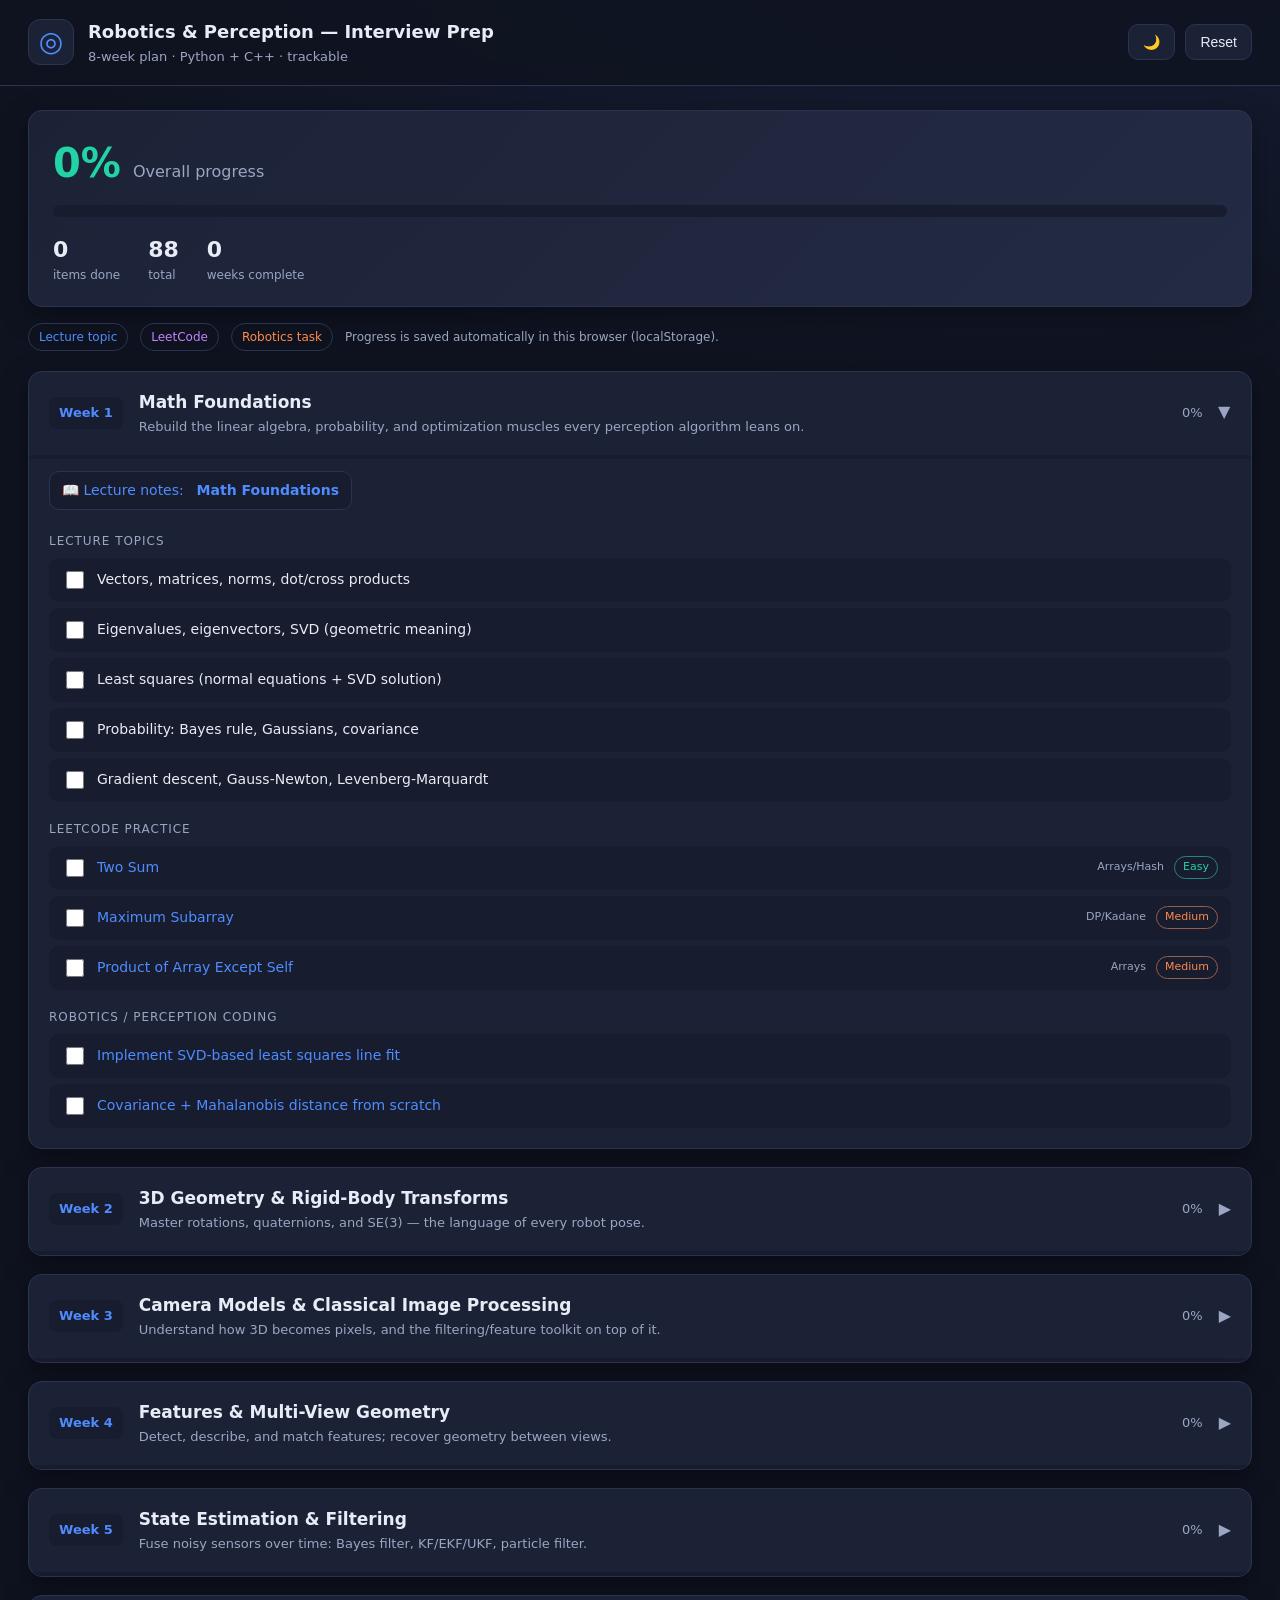
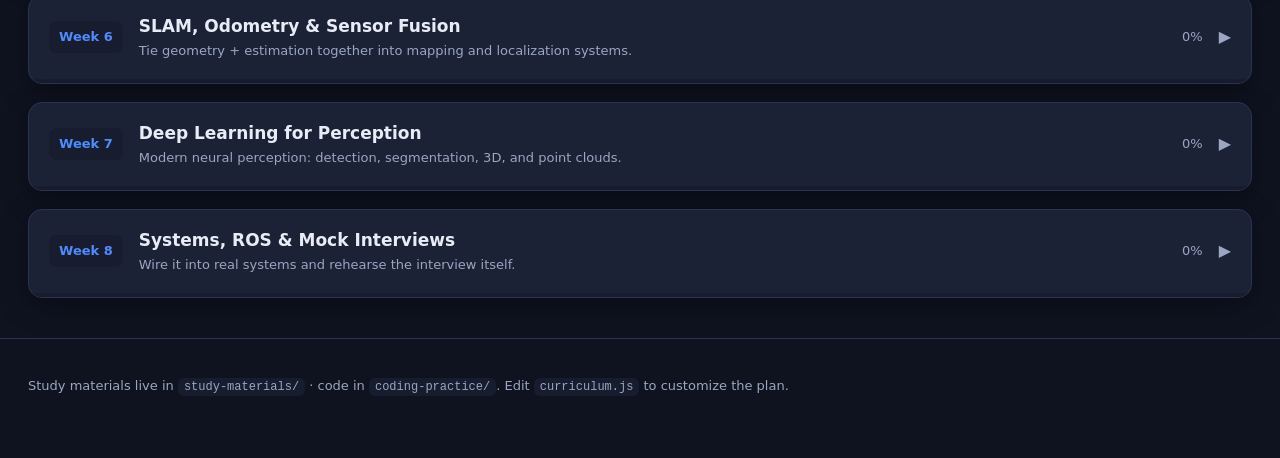
==== robotics-perception-prep/index.html @ c2eb4c22 "Add study materials for SLAM, Deep Learning for Perception, and Systems/ROS interview prep - Created" ====
<!DOCTYPE html>
<html lang="en">
<head>
  <meta charset="UTF-8" />
  <meta name="viewport" content="width=device-width, initial-scale=1.0" />
  <title>Robotics & Perception — Interview Prep Tracker</title>
  <link rel="stylesheet" href="style.css" />
  <link rel="preconnect" href="https://fonts.googleapis.com" />
</head>
<body>
  <header class="topbar">
    <div class="brand">
      <span class="logo">◎</span>
      <div>
        <h1>Robotics &amp; Perception — Interview Prep</h1>
        <p class="subtitle">8-week plan · Python + C++ · trackable</p>
      </div>
    </div>
    <div class="header-actions">
      <button id="theme-btn" class="ghost-btn" title="Toggle theme">🌙</button>
      <button id="reset-btn" class="ghost-btn danger" title="Reset all progress">Reset</button>
    </div>
  </header>

  <section class="dashboard">
    <div class="overall-card">
      <div class="overall-text">
        <span class="big-pct" id="overall-pct">0%</span>
        <span class="overall-label">Overall progress</span>
      </div>
      <div class="progress-track big"><div class="progress-fill" id="overall-fill"></div></div>
      <div class="stat-row">
        <div class="stat"><span id="done-count">0</span><label>items done</label></div>
        <div class="stat"><span id="total-count">0</span><label>total</label></div>
        <div class="stat"><span id="streak">0</span><label>weeks complete</label></div>
      </div>
    </div>
    <div class="legend">
      <span class="chip topic">Lecture topic</span>
      <span class="chip lc">LeetCode</span>
      <span class="chip rob">Robotics task</span>
      <span class="hint">Progress is saved automatically in this browser (localStorage).</span>
    </div>
  </section>

  <main id="weeks"></main>

  <footer>
    <p>Study materials live in <code>study-materials/</code> · code in <code>coding-practice/</code>.
       Edit <code>curriculum.js</code> to customize the plan.</p>
  </footer>

  <script src="curriculum.js"></script>
  <script src="app.js"></script>
</body>
</html>
---- robotics-perception-prep/style.css ----
:root {
  --bg: #0f1320;
  --bg-soft: #171c2e;
  --card: #1c2236;
  --card-2: #232b44;
  --text: #e8ecf6;
  --muted: #9aa6c2;
  --accent: #4f8cff;
  --accent-2: #22d3a6;
  --rob: #ff8a4c;
  --lc: #c084fc;
  --topic: #4f8cff;
  --danger: #ff5d6c;
  --border: #2b3350;
  --shadow: 0 8px 28px rgba(0,0,0,.35);
  --radius: 14px;
}
[data-theme="light"] {
  --bg: #f3f5fb; --bg-soft: #e9edf7; --card: #ffffff; --card-2: #f4f6fc;
  --text: #1a2238; --muted: #5b6786; --border: #dce2f0;
  --shadow: 0 8px 24px rgba(40,60,120,.10);
}
* { box-sizing: border-box; }
body {
  margin: 0; background: radial-gradient(1200px 600px at 80% -10%, rgba(79,140,255,.12), transparent), var(--bg);
  color: var(--text);
  font-family: system-ui, -apple-system, "Segoe UI", Roboto, Helvetica, Arial, sans-serif;
  line-height: 1.5;
}
.topbar {
  display: flex; justify-content: space-between; align-items: center;
  padding: 18px 28px; border-bottom: 1px solid var(--border);
  position: sticky; top: 0; backdrop-filter: blur(10px);
  background: color-mix(in srgb, var(--bg) 80%, transparent); z-index: 10;
}
.brand { display: flex; gap: 14px; align-items: center; }
.logo {
  font-size: 28px; color: var(--accent);
  background: var(--card); border: 1px solid var(--border);
  width: 46px; height: 46px; display: grid; place-items: center; border-radius: 12px;
}
.topbar h1 { font-size: 18px; margin: 0; }
.subtitle { margin: 2px 0 0; color: var(--muted); font-size: 13px; }
.header-actions { display: flex; gap: 10px; }
.ghost-btn {
  background: var(--card); color: var(--text); border: 1px solid var(--border);
  padding: 9px 14px; border-radius: 10px; cursor: pointer; font-size: 14px;
}
.ghost-btn:hover { border-color: var(--accent); }
.ghost-btn.danger:hover { border-color: var(--danger); color: var(--danger); }

.dashboard { padding: 24px 28px 4px; display: grid; gap: 16px; }
.overall-card {
  background: linear-gradient(135deg, var(--card), var(--card-2));
  border: 1px solid var(--border); border-radius: var(--radius);
  padding: 22px 24px; box-shadow: var(--shadow);
}
.overall-text { display: flex; align-items: baseline; gap: 12px; }
.big-pct { font-size: 40px; font-weight: 700; color: var(--accent-2); }
.overall-label { color: var(--muted); }
.progress-track { background: var(--bg-soft); border-radius: 999px; overflow: hidden; height: 8px; margin-top: 12px; }
.progress-track.big { height: 12px; }
.progress-fill { height: 100%; width: 0%; background: linear-gradient(90deg, var(--accent), var(--accent-2)); transition: width .4s ease; }
.stat-row { display: flex; gap: 28px; margin-top: 16px; }
.stat span { font-size: 22px; font-weight: 700; }
.stat label { display: block; color: var(--muted); font-size: 12px; }

.legend { display: flex; gap: 12px; align-items: center; flex-wrap: wrap; }
.chip { font-size: 12px; padding: 4px 10px; border-radius: 999px; border: 1px solid var(--border); }
.chip.topic { color: var(--topic); } .chip.lc { color: var(--lc); } .chip.rob { color: var(--rob); }
.hint { color: var(--muted); font-size: 12px; }

main { padding: 16px 28px 40px; display: grid; gap: 18px; }
.week-card { background: var(--card); border: 1px solid var(--border); border-radius: var(--radius); box-shadow: var(--shadow); overflow: hidden; }
.week-head { display: flex; align-items: center; gap: 16px; padding: 18px 20px; cursor: pointer; }
.week-num { font-weight: 700; font-size: 13px; color: var(--accent); background: var(--bg-soft); padding: 6px 10px; border-radius: 8px; white-space: nowrap; }
.week-head h2 { font-size: 17px; margin: 0; flex: 1; }
.week-goal { color: var(--muted); font-size: 13px; margin: 2px 0 0; font-weight: 400; }
.week-pct { font-size: 13px; color: var(--muted); min-width: 42px; text-align: right; }
.chevron { color: var(--muted); transition: transform .25s; }
.week-card.open .chevron { transform: rotate(90deg); }
.week-mini-track { height: 4px; background: var(--bg-soft); }
.week-mini-fill { height: 100%; width: 0; background: linear-gradient(90deg, var(--accent), var(--accent-2)); transition: width .35s; }

.week-body { display: none; padding: 6px 20px 20px; }
.week-card.open .week-body { display: block; }
.section-title { font-size: 12px; letter-spacing: .08em; text-transform: uppercase; color: var(--muted); margin: 18px 0 8px; display: flex; align-items: center; gap: 8px; }
.lecture-link { display: inline-flex; align-items: center; gap: 8px; margin: 6px 0 4px; padding: 8px 12px; background: var(--bg-soft); border: 1px solid var(--border); border-radius: 10px; color: var(--accent); text-decoration: none; font-size: 14px; }
.lecture-link:hover { border-color: var(--accent); }

ul.items { list-style: none; padding: 0; margin: 0; display: grid; gap: 6px; }
li.item { display: flex; align-items: center; gap: 10px; padding: 9px 12px; background: var(--bg-soft); border: 1px solid transparent; border-radius: 10px; }
li.item:hover { border-color: var(--border); }
li.item.checked { opacity: .55; }
li.item.checked .item-label { text-decoration: line-through; }
.item input { width: 18px; height: 18px; accent-color: var(--accent-2); cursor: pointer; flex-shrink: 0; }
.item-label { flex: 1; font-size: 14px; }
.item a { color: var(--accent); text-decoration: none; }
.item a:hover { text-decoration: underline; }
.badge { font-size: 11px; padding: 2px 8px; border-radius: 999px; border: 1px solid var(--border); color: var(--muted); white-space: nowrap; }
.badge.Easy { color: var(--accent-2); border-color: color-mix(in srgb, var(--accent-2) 50%, var(--border)); }
.badge.Medium { color: var(--rob); border-color: color-mix(in srgb, var(--rob) 50%, var(--border)); }
.badge.Hard { color: var(--danger); border-color: color-mix(in srgb, var(--danger) 50%, var(--border)); }
.tag { font-size: 11px; color: var(--muted); }

footer { padding: 24px 28px 50px; color: var(--muted); font-size: 13px; border-top: 1px solid var(--border); }
code { background: var(--bg-soft); padding: 2px 6px; border-radius: 6px; font-size: 12px; }
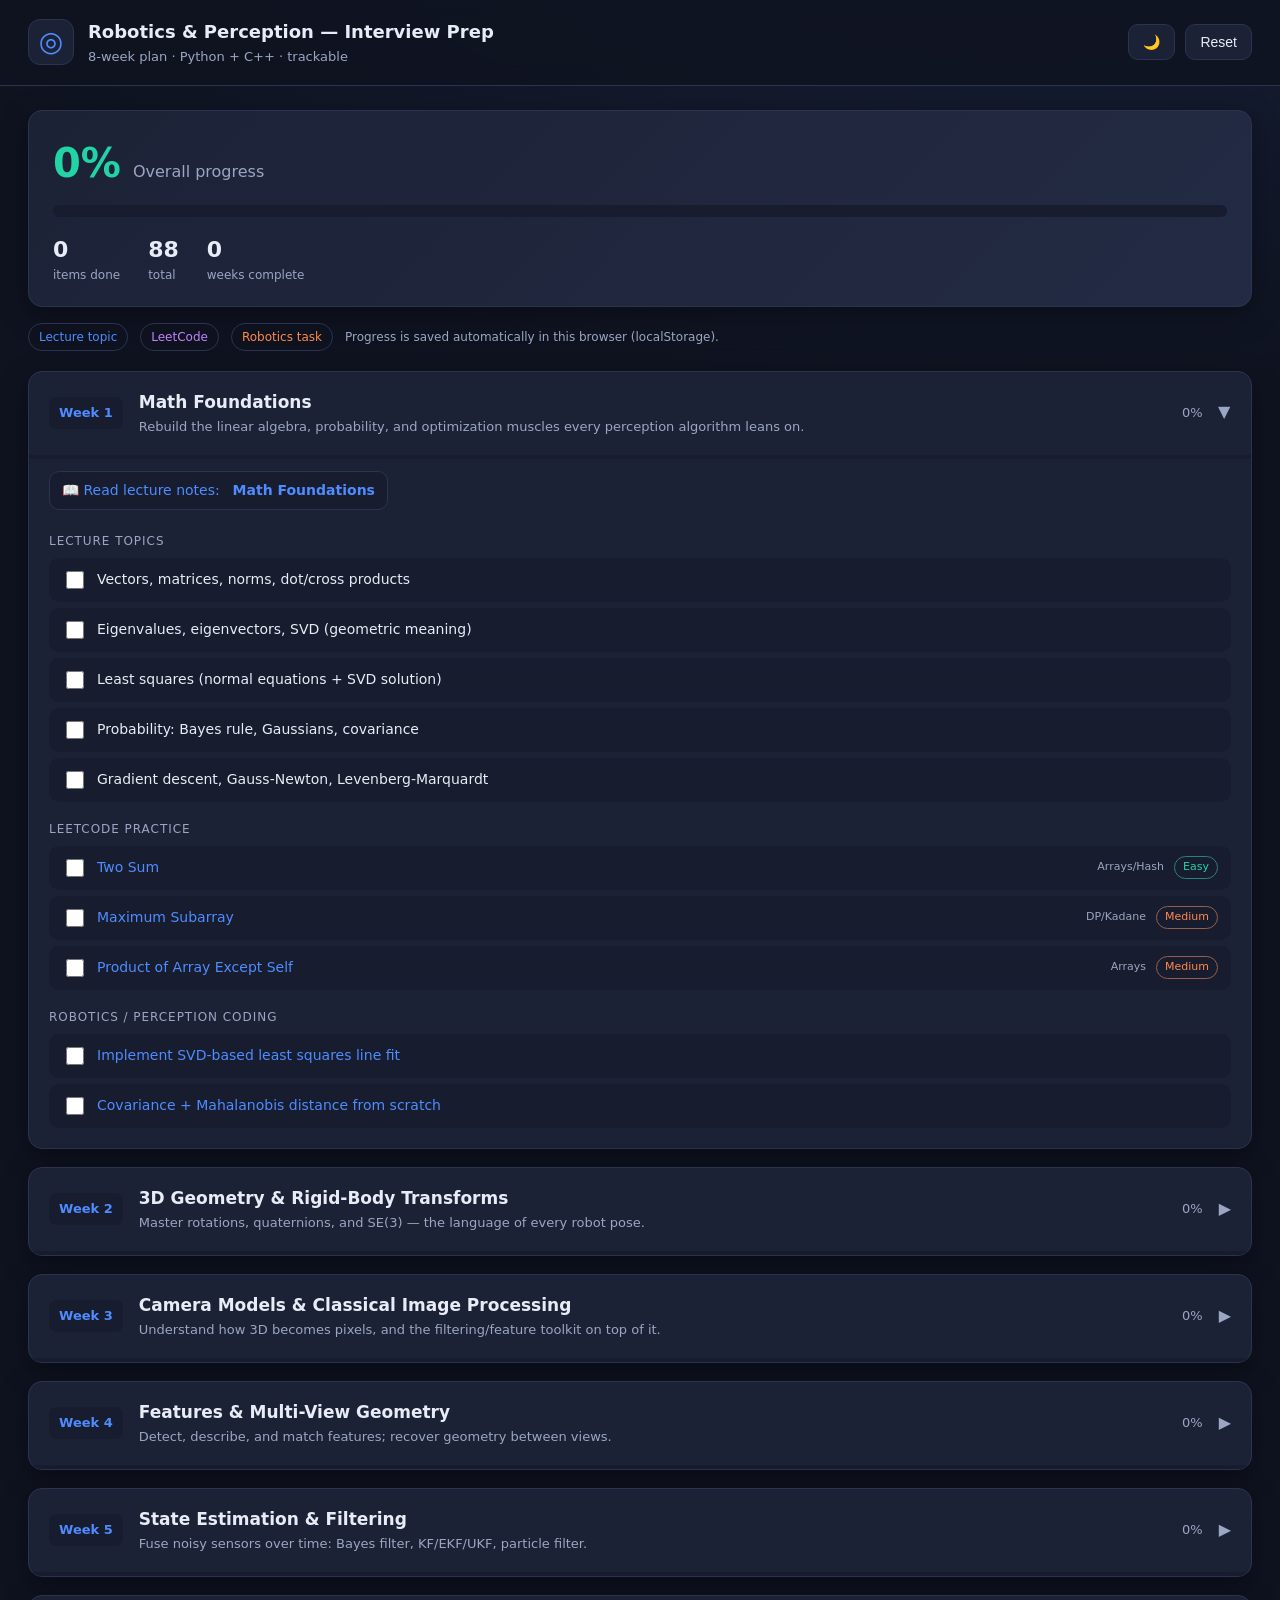
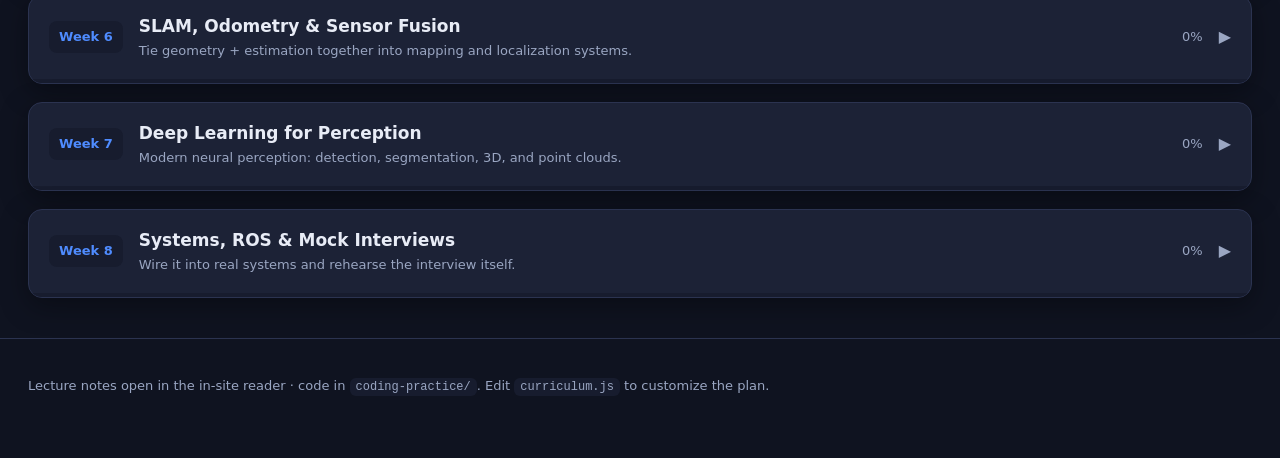
==== commit 2b1a0597: "Refactor code structure for improved readability and maintainability" ====
--- a/robotics-perception-prep/index.html
+++ b/robotics-perception-prep/index.html
@@ -46,7 +46,7 @@
   <main id="weeks"></main>
 
   <footer>
-    <p>Study materials live in <code>study-materials/</code> · code in <code>coding-practice/</code>.
+    <p>Lecture notes open in the in-site reader · code in <code>coding-practice/</code>.
        Edit <code>curriculum.js</code> to customize the plan.</p>
   </footer>
 
--- a/robotics-perception-prep/style.css
+++ b/robotics-perception-prep/style.css
@@ -105,3 +105,133 @@
 
 footer { padding: 24px 28px 50px; color: var(--muted); font-size: 13px; border-top: 1px solid var(--border); }
 code { background: var(--bg-soft); padding: 2px 6px; border-radius: 6px; font-size: 12px; }
+
+/* ====================== Lecture reader ====================== */
+.back-link { color: var(--muted); text-decoration: none; font-size: 13px; }
+.back-link:hover { color: var(--accent); }
+a.logo { text-decoration: none; }
+
+.reader-layout {
+  display: grid;
+  grid-template-columns: 260px minmax(0, 1fr) 240px;
+  gap: 28px;
+  max-width: 1400px;
+  margin: 0 auto;
+  padding: 24px 28px 60px;
+  align-items: start;
+}
+.sidebar-title {
+  font-size: 11px; letter-spacing: .1em; text-transform: uppercase;
+  color: var(--muted); margin: 4px 0 10px; font-weight: 600;
+}
+.lec-sidebar, .lec-toc { position: sticky; top: 90px; align-self: start; }
+
+#lec-nav { display: grid; gap: 4px; }
+.lec-nav-item {
+  display: flex; gap: 10px; align-items: center;
+  padding: 9px 11px; border-radius: 9px; text-decoration: none;
+  color: var(--text); font-size: 13.5px; border: 1px solid transparent;
+}
+.lec-nav-item:hover { background: var(--bg-soft); }
+.lec-nav-item.active { background: var(--card); border-color: var(--accent); color: var(--accent); }
+.lec-nav-num {
+  font-size: 11px; font-weight: 700; color: var(--accent);
+  background: var(--bg-soft); border-radius: 6px; padding: 3px 7px; min-width: 30px; text-align: center;
+}
+.lec-nav-item.active .lec-nav-num { background: var(--accent); color: #fff; }
+
+/* center article */
+.lec-main { min-width: 0; }
+#lec-article {
+  background: var(--card); border: 1px solid var(--border); border-radius: 16px;
+  padding: 36px 44px; box-shadow: var(--shadow);
+}
+.lec-week-badge {
+  display: inline-block; font-size: 12px; font-weight: 700; color: #fff;
+  background: linear-gradient(90deg, var(--accent), var(--accent-2));
+  padding: 4px 10px; border-radius: 999px; margin-right: 12px; vertical-align: middle;
+}
+#lec-title { font-size: 30px; line-height: 1.2; margin: 0 0 8px; }
+#lec-body { font-size: 15.5px; line-height: 1.7; color: var(--text); }
+#lec-body h2 {
+  font-size: 21px; margin: 34px 0 12px; padding-top: 8px;
+  border-top: 1px solid var(--border); scroll-margin-top: 90px;
+}
+#lec-body h2:first-child { border-top: none; }
+#lec-body h3 { font-size: 16.5px; margin: 22px 0 8px; color: var(--accent-2); scroll-margin-top: 90px; }
+#lec-body p { margin: 12px 0; }
+#lec-body ul, #lec-body ol { margin: 12px 0; padding-left: 24px; }
+#lec-body li { margin: 6px 0; }
+#lec-body ul ul { margin: 4px 0; }
+#lec-body strong { color: var(--text); }
+#lec-body a { color: var(--accent); }
+#lec-body code {
+  background: var(--bg-soft); color: var(--accent-2);
+  padding: 2px 6px; border-radius: 6px; font-size: 13px;
+  font-family: ui-monospace, "SF Mono", Menlo, Consolas, monospace;
+}
+.lec-pre {
+  background: #0b0e18; border: 1px solid var(--border); border-radius: 10px;
+  padding: 14px 16px; overflow-x: auto; margin: 14px 0;
+}
+[data-theme="light"] .lec-pre { background: #f1f4fb; }
+.lec-pre code {
+  background: none; color: #cfe3ff; padding: 0; font-size: 13px; line-height: 1.5;
+  font-family: ui-monospace, "SF Mono", Menlo, Consolas, monospace; white-space: pre;
+}
+[data-theme="light"] .lec-pre code { color: #2a3a66; }
+.lec-callout {
+  margin: 16px 0; padding: 14px 18px;
+  background: color-mix(in srgb, var(--accent) 10%, var(--card));
+  border-left: 4px solid var(--accent); border-radius: 0 10px 10px 0;
+  color: var(--text);
+}
+.lec-img {
+  display: block; max-width: 100%; height: auto; margin: 18px auto;
+  border: 1px solid var(--border); border-radius: 10px; background: #0f1320;
+}
+.lec-table-wrap { overflow-x: auto; margin: 16px 0; }
+.lec-table { border-collapse: collapse; width: 100%; font-size: 13.5px; }
+.lec-table th, .lec-table td { border: 1px solid var(--border); padding: 8px 12px; text-align: left; vertical-align: top; }
+.lec-table th { background: var(--bg-soft); color: var(--accent); }
+.lec-table tr:nth-child(even) td { background: color-mix(in srgb, var(--bg-soft) 50%, transparent); }
+#lec-body hr { border: none; border-top: 1px solid var(--border); margin: 24px 0; }
+
+/* prev/next */
+.lec-prevnext { display: flex; justify-content: space-between; gap: 12px; margin-top: 22px; }
+.pn-btn {
+  flex: 1; padding: 14px 16px; background: var(--card); border: 1px solid var(--border);
+  border-radius: 12px; text-decoration: none; color: var(--text); font-size: 13.5px;
+}
+.pn-btn:hover { border-color: var(--accent); color: var(--accent); }
+.pn-btn:last-child { text-align: right; }
+.pn-btn.disabled { visibility: hidden; }
+
+/* right TOC */
+#toc-nav { display: grid; gap: 2px; border-left: 2px solid var(--border); }
+.toc-item {
+  text-decoration: none; color: var(--muted); font-size: 12.5px;
+  padding: 5px 12px; border-left: 2px solid transparent; margin-left: -2px;
+}
+.toc-item.lvl3 { padding-left: 24px; font-size: 12px; }
+.toc-item:hover { color: var(--text); }
+.toc-item.active { color: var(--accent); border-left-color: var(--accent); }
+
+.toc-fab { display: none; }
+
+@media (max-width: 1100px) {
+  .reader-layout { grid-template-columns: 220px minmax(0,1fr); }
+  .lec-toc { display: none; position: fixed; right: 16px; bottom: 70px; top: auto;
+    width: 250px; max-height: 60vh; overflow-y: auto; background: var(--card);
+    border: 1px solid var(--border); border-radius: 12px; padding: 14px; box-shadow: var(--shadow); z-index: 30; }
+  .lec-toc.open { display: block; }
+  .toc-fab { display: grid; place-items: center; position: fixed; right: 18px; bottom: 18px;
+    width: 52px; height: 52px; border-radius: 50%; background: var(--accent); color: #fff;
+    border: none; font-size: 22px; cursor: pointer; z-index: 31; box-shadow: var(--shadow); }
+}
+@media (max-width: 760px) {
+  .reader-layout { grid-template-columns: 1fr; }
+  .lec-sidebar { position: static; }
+  #lec-nav { grid-auto-flow: row; }
+  #lec-article { padding: 24px 20px; }
+}
